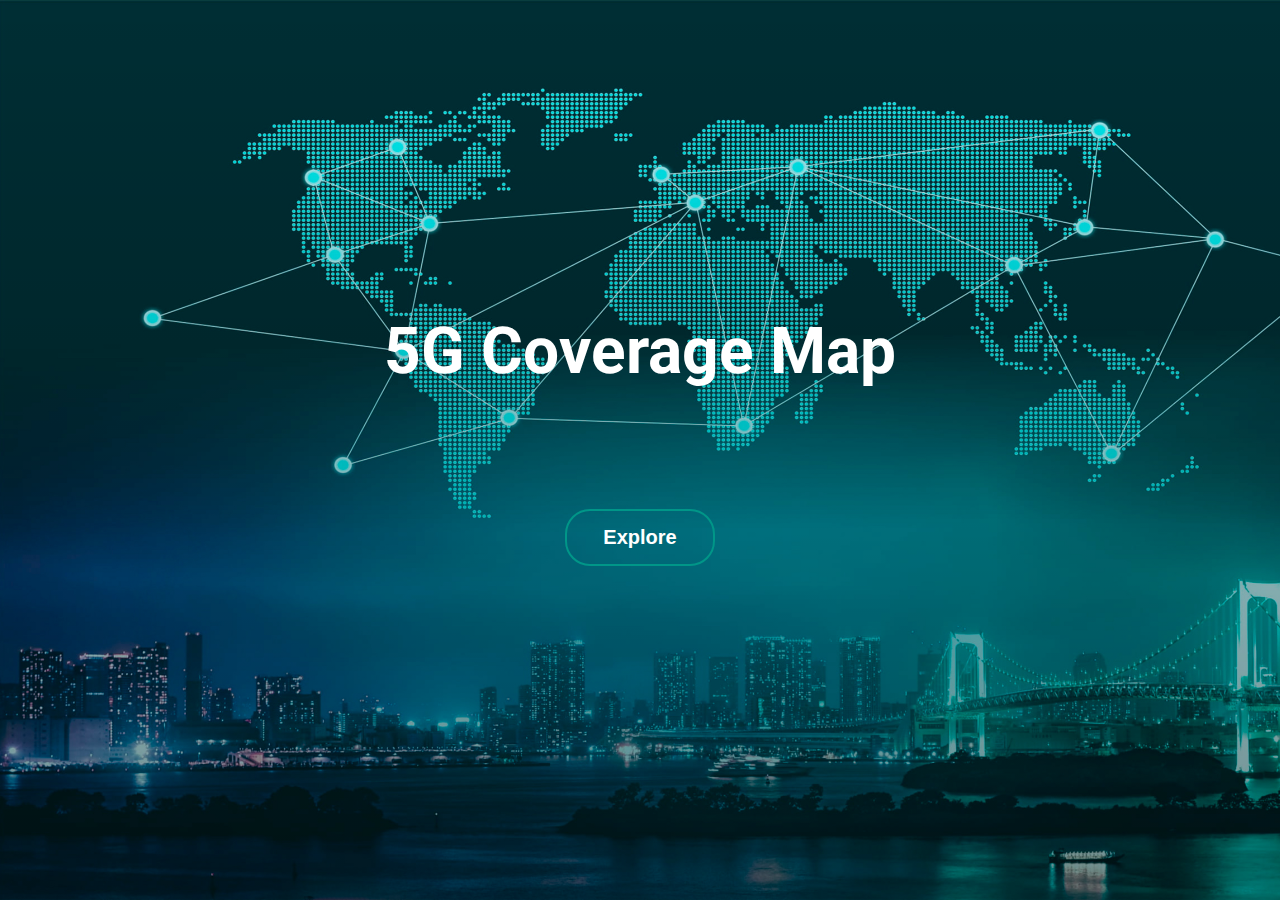
==== index.html @ 3d40b9d6 "initial commit" ====
<!DOCTYPE html>
<html lang="en">

<head>
  <meta charset="UTF-8" />
  <meta http-equiv="X-UA-Compatible" content="IE=edge" />
  <meta name="viewport" content="width=device-width, initial-scale=1.0" />
  <title>Coverage Map</title>
  <link rel="stylesheet" href="styles.css" />
</head>

<body>
  <div class="container">
    <div class="content">
      <h1>5G Coverage Map</h1>
      <a href="page.html">
        <button type="button"><span></span>
          <div class="buttontext">Explore</div>
        </button>
      </a>
    </div>
  </div>
</body>

</html>
---- styles.css ----
@import url("https://fonts.googleapis.com/css2?family=Roboto:wght@400;700&display=swap");

* {
  box-sizing: border-box;
  margin: 0;
  padding: 0;
}
body {
  margin: 0;
  font-family: "Roboto", sans-serif;
  height: 100vh;
  overflow: hidden;
}

.container {
  height: 100%;
  width: 100%;
  background-image: linear-gradient(rgba(0, 0, 0, 0), rgba(0, 0, 0, 0.4)),
    url(wallpaperflare.com_wallpaper.jpg);
  background-size: cover;
}

.content {
  width: 100%;
  position: absolute;
  top: 50%;
  transform: translateY(-50%);
  text-align: center;
  color: #fff;
}

.content h1 {
  font-size: 4rem;
  padding-bottom: 100px;
}

button {
  width: 150px;
  padding: 15px 0;
  text-align: center;
  margin: 20px 10px;
  border-radius: 25px;
  font-weight: bold;
  font-family:'Trebuchet MS', 'Lucida Sans Unicode', 'Lucida Grande', 'Lucida Sans', Arial, sans-serif;
  font-size: 20px;
  border: 2px solid #009688;
  background: transparent;
  color: #fff;
  cursor: pointer;
  position: relative;
  overflow: hidden;
}

span {
  background: black;
  width: 0;
  height: 100%;
  border-radius: 25px;
  position: absolute;
  left: 0;
  bottom: 0;
  z-index: -1;
  /* transition: 0.2s; */
}

button:hover span {
  width: 100%;
}

button:hover span {
  border: none;
}

button:hover .buttontext {
  color: gold;
}
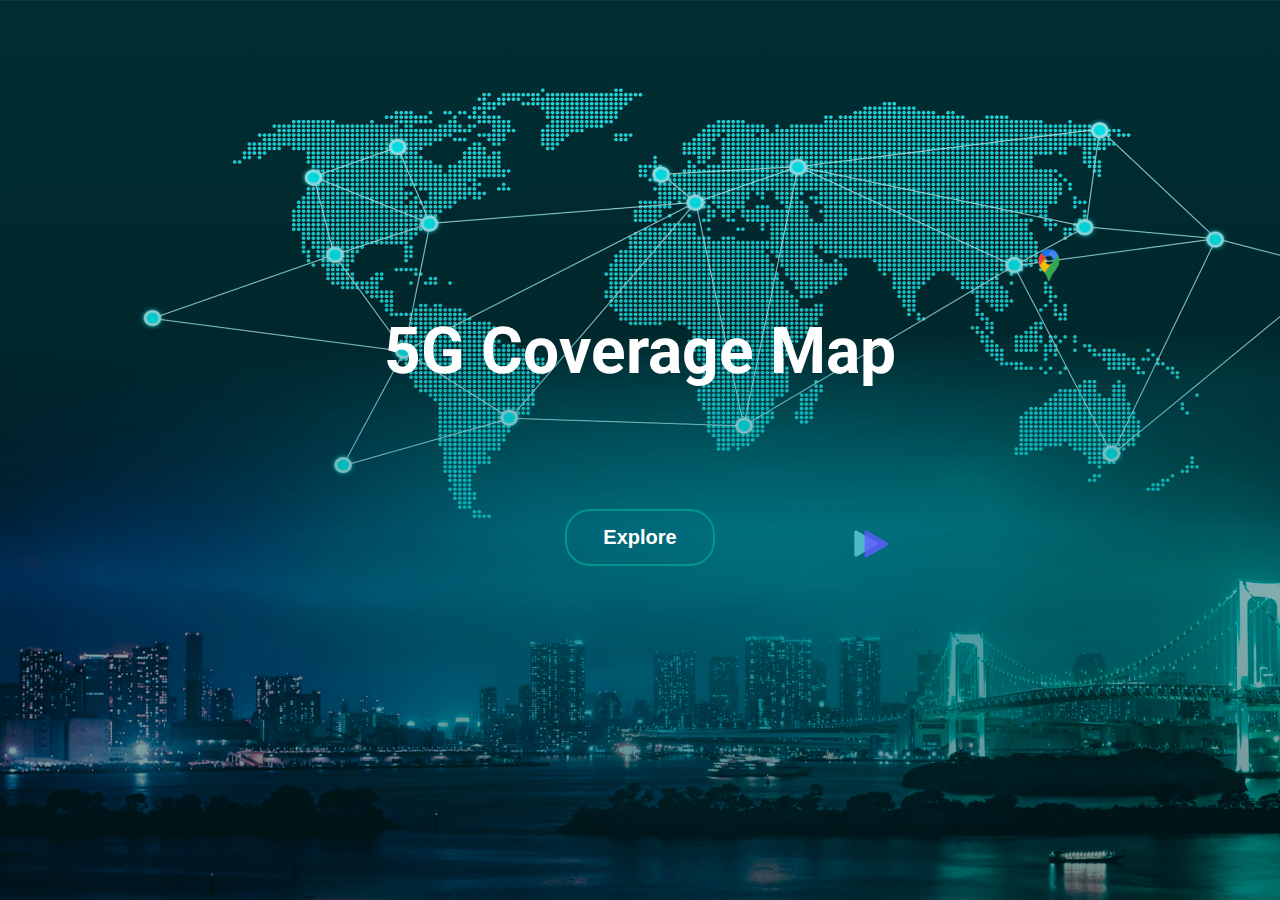
==== commit 637528ae: "Merge pull request #1 from FardeenCODEIIEST/master" ====
--- a/index.html
+++ b/index.html
@@ -13,12 +13,31 @@
   <div class="container">
     <div class="content">
       <h1>5G Coverage Map</h1>
-      <a href="page.html">
+      <a href="page.html" target="_blank">
         <button type="button"><span></span>
           <div class="buttontext">Explore</div>
         </button>
       </a>
+      <a href="https://prezi.com/p/ng6bmvrnavkk/?present=1" target="_blank">
+        <svg width="60" height="50" viewBox="0 0 120 100" fill="none" xmlns="http://www.w3.org/2000/svg">
+          <g id="triangles">
+            <g id="lightGroup">
+              <path id="light1" opacity="0.6"
+                d="M53.4872 46.3509C55.7436 47.6536 55.7436 50.9105 53.4872 52.2132L13.718 75.174C11.4615 76.4767 8.64104 74.8483 8.64104 72.2428L8.64104 26.3213C8.64104 23.7158 11.4616 22.0874 13.718 23.3901L53.4872 46.3509Z" />
+            </g>
+            <g id="darkGroup">
+              <path id="dark1" opacity="0.8"
+                d="M74.9231 46.915C77.1795 48.2177 77.1795 51.4746 74.9231 52.7773L34.3077 76.2266C32.0513 77.5294 29.2308 75.9009 29.2308 73.2955L29.2308 26.3968C29.2308 23.7914 32.0513 22.1629 34.3077 23.4657L74.9231 46.915Z" />
+              <path id="dark2" opacity="0.8"
+                d="M54.6154 46.915C56.8718 48.2177 56.8718 51.4746 54.6154 52.7773L14 76.2266C11.7436 77.5294 8.92307 75.9009 8.92307 73.2955L8.92308 26.3968C8.92308 23.7914 11.7436 22.1629 14 23.4657L54.6154 46.915Z" />
+            </g>
+          </g>
+        </svg>
+      </a>
     </div>
+    <a href="https://docs.google.com/spreadsheets/d/18dd-2iOvEVeDQUUXrFB4NhcVpJqjAkqC_KOsAOIDuOY/edit#gid=2112426235"
+      onclick="window.open('https\://docs.google.com/spreadsheets/d/1Q2EH12pgQ-ER8aT0VPoRFFp2BuA7Q5Egz1bJt_-Wfz8/edit#gid=732873448');
+return true;" target="_blank"><img src="giphy.gif" class="gif"></a>
   </div>
 </body>
 
--- a/styles.css
+++ b/styles.css
@@ -41,7 +41,8 @@
   margin: 20px 10px;
   border-radius: 25px;
   font-weight: bold;
-  font-family:'Trebuchet MS', 'Lucida Sans Unicode', 'Lucida Grande', 'Lucida Sans', Arial, sans-serif;
+  font-family: "Trebuchet MS", "Lucida Sans Unicode", "Lucida Grande",
+    "Lucida Sans", Arial, sans-serif;
   font-size: 20px;
   border: 2px solid #009688;
   background: transparent;
@@ -73,4 +74,48 @@
 
 button:hover .buttontext {
   color: gold;
-}+}
+
+:root {
+  --dark-color: #635bff;
+  --light-color: #80e9ff;
+}
+
+svg {
+  cursor: pointer;
+  position: absolute;
+  top: 205px;
+  left: 850px;
+}
+
+#darkGroup {
+  fill: var(--dark-color);
+}
+#lightGroup {
+  fill: var(--light-color);
+}
+#dark1,
+#light1,
+#dark2 {
+  transition: all 1s ease;
+}
+#dark2 {
+  transform: translateX(-100%);
+}
+svg:hover #light1 {
+  transform: translateX(20%);
+}
+svg:hover #dark1 {
+  transform: translateX(40%);
+  opacity: 0;
+}
+svg:hover #dark2 {
+  transform: translateX(0%);
+}
+.gif {
+  height: 50px;
+  width: auto;
+  position: absolute;
+  top: 248px;
+  left: 1024px;
+}
